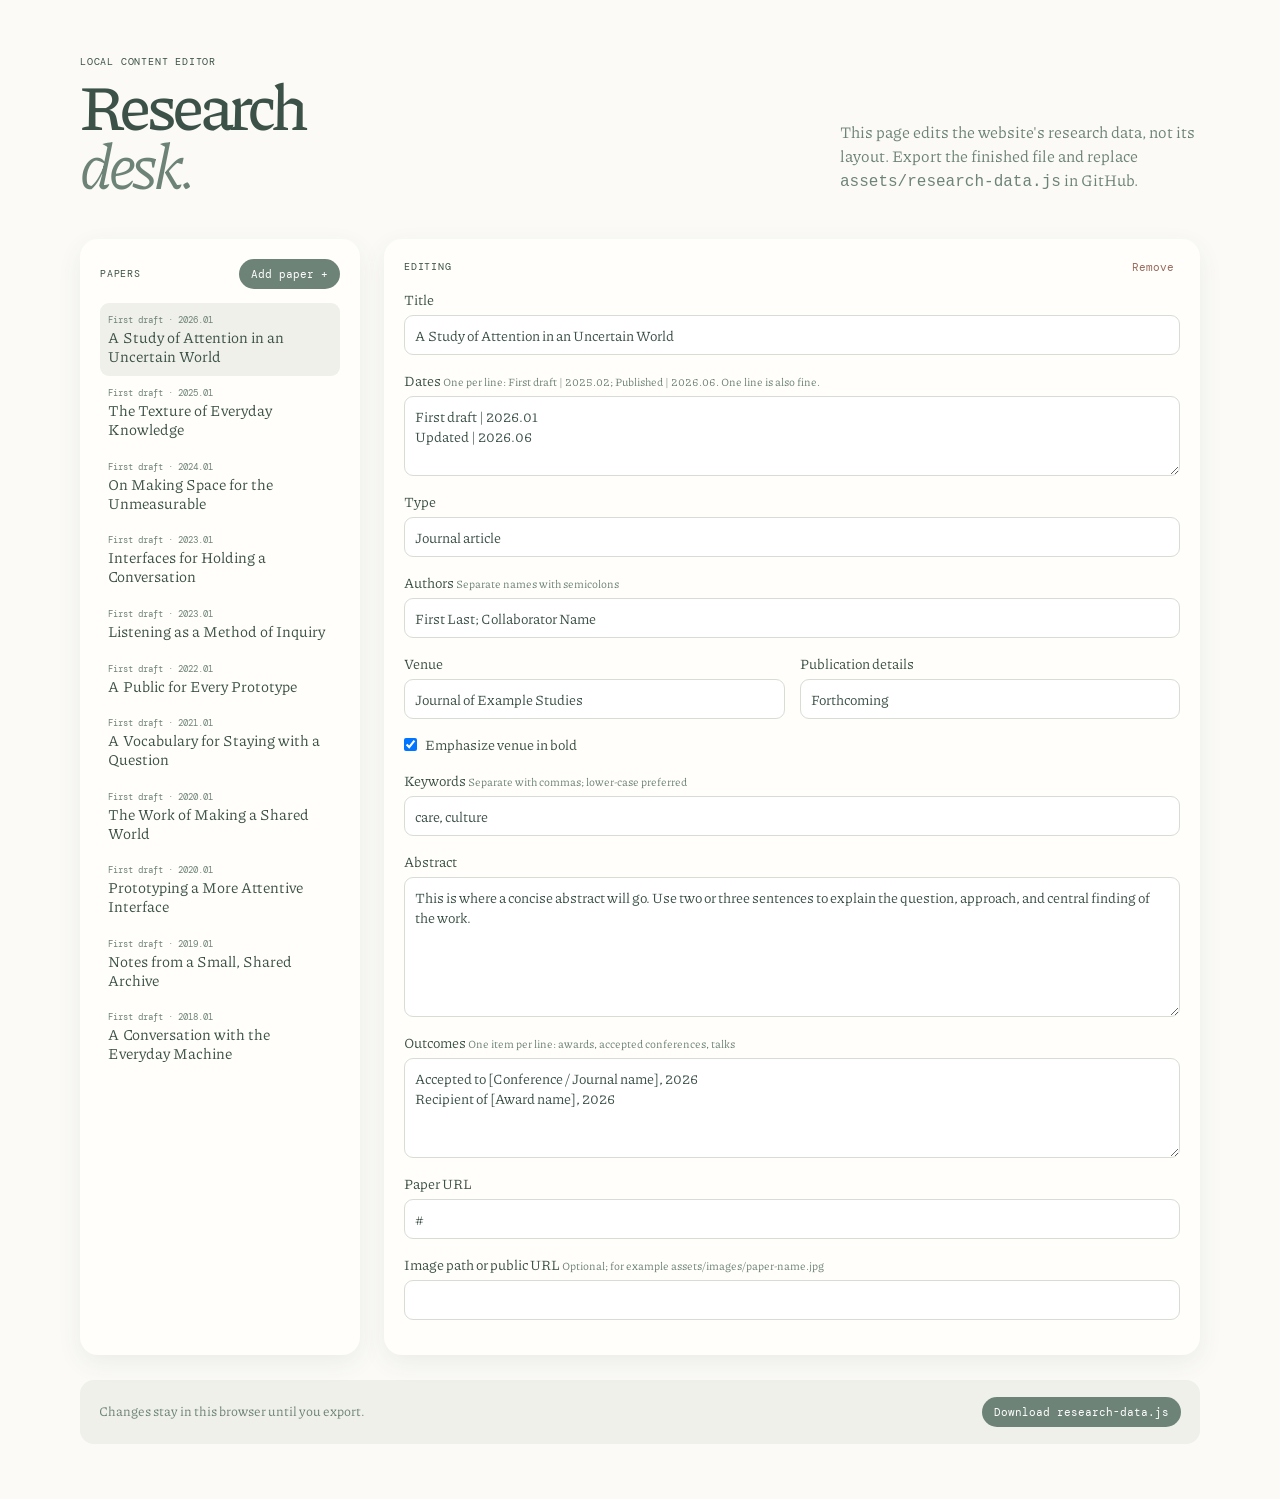
==== content-editor.html @ e3b63f93 "update to new version 0.1" ====
<!doctype html>
<html lang="en"><head><meta charset="UTF-8" /><meta name="viewport" content="width=device-width, initial-scale=1.0" /><title>Research Content Editor</title><link rel="preconnect" href="https://fonts.googleapis.com" /><link rel="preconnect" href="https://fonts.gstatic.com" crossorigin /><link href="https://fonts.googleapis.com/css2?family=DM+Mono:wght@400;500&family=Piazzolla:opsz,wght@8..30,400;8..30,500;8..30,600&display=swap" rel="stylesheet" /><link rel="stylesheet" href="assets/editor.css" /></head>
<body><main class="editor-shell"><header><div><p class="kicker">Local content editor</p><h1>Research<br /><em>desk.</em></h1></div><p>This page edits the website's research data, not its layout. Export the finished file and replace <code>assets/research-data.js</code> in GitHub.</p></header><section class="editor-grid"><aside><div class="aside-head"><p class="kicker">Papers</p><button type="button" data-add>Add paper +</button></div><div data-paper-nav></div></aside><form data-form><div class="form-head"><p class="kicker">Editing</p><button type="button" class="remove" data-remove>Remove</button></div><label>Title<input name="title" required /></label><label>Dates <small>One per line: First draft | 2025.02; Published | 2026.06. One line is also fine.</small><textarea name="dates" rows="3"></textarea></label><label>Type<input name="type" placeholder="Working paper" /></label><label>Authors <small>Separate names with semicolons</small><input name="authors" /></label><div class="two"><label>Venue<input name="venue" /></label><label>Publication details<input name="publication" /></label></div><label style="display:flex;align-items:center;gap:8px"><input name="venueBold" type="checkbox" style="width:auto;margin:0" /> <span>Emphasize venue in bold</span></label><label>Keywords <small>Separate with commas; lower-case preferred</small><input name="tags" /></label><label>Abstract<textarea name="abstract" rows="6"></textarea></label><label>Outcomes <small>One item per line: awards, accepted conferences, talks</small><textarea name="outcomes" rows="4"></textarea></label><label>Paper URL<input name="paperUrl" placeholder="https://..." /></label><label>Image path or public URL <small>Optional; for example assets/images/paper-name.jpg</small><input name="media" /></label></form></section><footer><p data-save-state>Changes stay in this browser until you export.</p><button type="button" data-download>Download research-data.js</button></footer></main><script src="assets/research-data.js"></script><script src="assets/content-editor.js"></script></body></html>
---- assets/editor.css ----
:root{--ink:#3c5147;--paper:#fbfaf7;--green:#6e8378;--soft:#eef0e9;--line:#d7ddd4}*{box-sizing:border-box}body{margin:0;background:var(--paper);color:var(--ink);font:16px/1.5 "Piazzolla",Georgia,serif}.editor-shell{width:min(1120px,calc(100% - 56px));margin:auto;padding:55px 0}header{display:grid;grid-template-columns:1fr 360px;gap:60px;align-items:end;margin-bottom:45px}header h1{margin:8px 0 0;font-size:64px;font-weight:500;line-height:.92;letter-spacing:-.06em}header h1 em{color:var(--green);font-weight:400}header>p{margin:0;color:var(--green)}.kicker{margin:0;font:10px "DM Mono",monospace;letter-spacing:.08em;text-transform:uppercase}.editor-grid{display:grid;grid-template-columns:280px minmax(0,1fr);gap:24px}.editor-grid aside,.editor-grid form{padding:20px;border-radius:18px;background:#fffefb;box-shadow:0 8px 24px rgba(54,74,64,.08)}.aside-head,.form-head{display:flex;justify-content:space-between;align-items:center;margin-bottom:14px}.aside-head button,footer button{border:0;border-radius:999px;background:var(--green);color:white;padding:8px 12px;font:11px "DM Mono",monospace;cursor:pointer}.paper-nav{display:block;width:100%;padding:11px 8px;border:0;border-radius:9px;background:transparent;color:var(--ink);text-align:left;font:15px/1.25 "Piazzolla",Georgia,serif;cursor:pointer}.paper-nav span{display:block;margin-bottom:2px;color:var(--green);font:9px "DM Mono",monospace}.paper-nav.is-active{background:var(--soft)}.remove{border:0;background:none;color:#986a5c;font:11px "DM Mono",monospace;cursor:pointer}label{display:block;margin:0 0 15px;font-size:14px}label small{color:var(--green);font-size:11px}input,textarea{display:block;width:100%;margin-top:5px;padding:9px 10px;border:1px solid var(--line);border-radius:9px;background:#fff;color:var(--ink);font:14px "Piazzolla",Georgia,serif}textarea{resize:vertical}.two{display:grid;grid-template-columns:1fr 1fr;gap:15px}footer{display:flex;justify-content:space-between;align-items:center;margin-top:25px;padding:17px 19px;border-radius:14px;background:var(--soft)}footer p{margin:0;color:var(--green);font-size:13px}@media(max-width:750px){.editor-shell{width:calc(100% - 32px);padding:30px 0}header,.editor-grid{grid-template-columns:1fr;gap:22px}header h1{font-size:48px}.two{grid-template-columns:1fr}footer{display:block}footer button{margin-top:12px}}
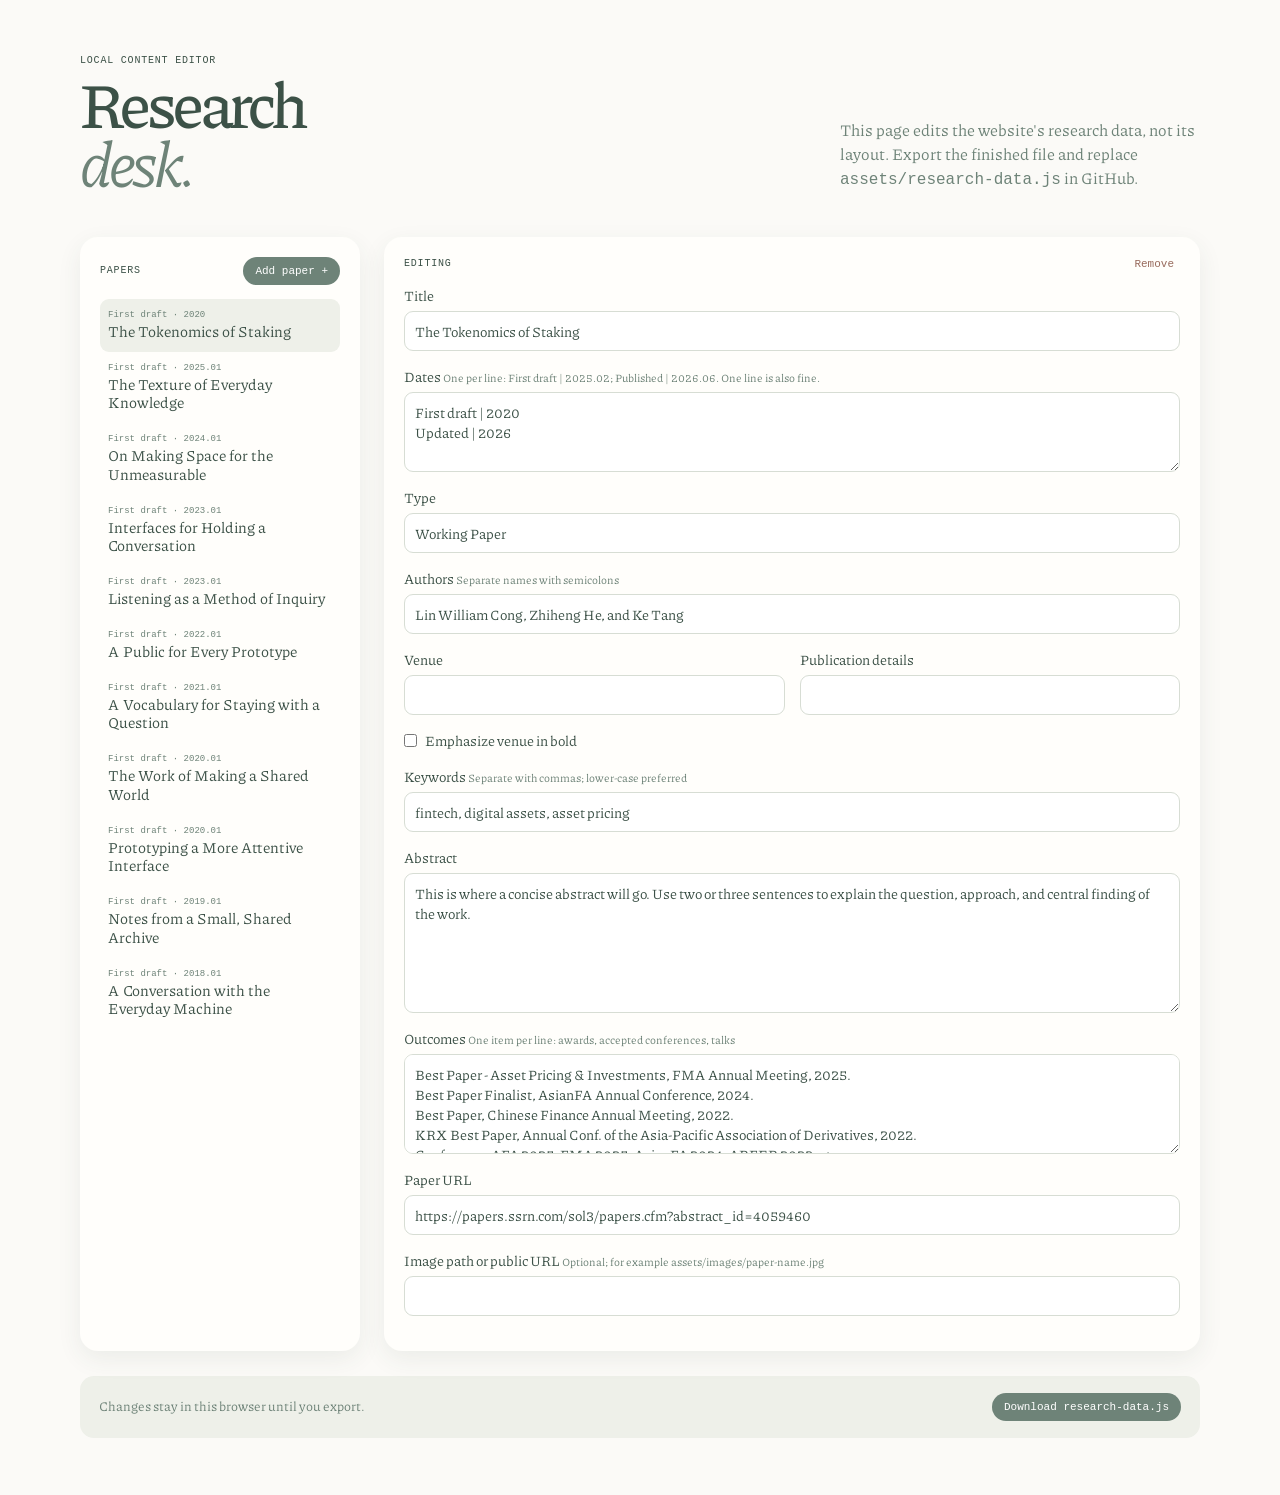
==== commit 4a63009a: "update font" ====
--- a/content-editor.html
+++ b/content-editor.html
@@ -1,3 +1,3 @@
 <!doctype html>
-<html lang="en"><head><meta charset="UTF-8" /><meta name="viewport" content="width=device-width, initial-scale=1.0" /><title>Research Content Editor</title><link rel="preconnect" href="https://fonts.googleapis.com" /><link rel="preconnect" href="https://fonts.gstatic.com" crossorigin /><link href="https://fonts.googleapis.com/css2?family=DM+Mono:wght@400;500&family=Piazzolla:opsz,wght@8..30,400;8..30,500;8..30,600&display=swap" rel="stylesheet" /><link rel="stylesheet" href="assets/editor.css" /></head>
+<html lang="en"><head><meta charset="UTF-8" /><meta name="viewport" content="width=device-width, initial-scale=1.0" /><title>Research Content Editor</title><link rel="preconnect" href="https://fonts.googleapis.com" /><link rel="preconnect" href="https://fonts.gstatic.com" crossorigin /><link href="https://fonts.googleapis.com/css2?family=Piazzolla:opsz,wght@8..30,400..700&display=swap" rel="stylesheet" /><link rel="stylesheet" href="assets/editor.css" /></head>
 <body><main class="editor-shell"><header><div><p class="kicker">Local content editor</p><h1>Research<br /><em>desk.</em></h1></div><p>This page edits the website's research data, not its layout. Export the finished file and replace <code>assets/research-data.js</code> in GitHub.</p></header><section class="editor-grid"><aside><div class="aside-head"><p class="kicker">Papers</p><button type="button" data-add>Add paper +</button></div><div data-paper-nav></div></aside><form data-form><div class="form-head"><p class="kicker">Editing</p><button type="button" class="remove" data-remove>Remove</button></div><label>Title<input name="title" required /></label><label>Dates <small>One per line: First draft | 2025.02; Published | 2026.06. One line is also fine.</small><textarea name="dates" rows="3"></textarea></label><label>Type<input name="type" placeholder="Working paper" /></label><label>Authors <small>Separate names with semicolons</small><input name="authors" /></label><div class="two"><label>Venue<input name="venue" /></label><label>Publication details<input name="publication" /></label></div><label style="display:flex;align-items:center;gap:8px"><input name="venueBold" type="checkbox" style="width:auto;margin:0" /> <span>Emphasize venue in bold</span></label><label>Keywords <small>Separate with commas; lower-case preferred</small><input name="tags" /></label><label>Abstract<textarea name="abstract" rows="6"></textarea></label><label>Outcomes <small>One item per line: awards, accepted conferences, talks</small><textarea name="outcomes" rows="4"></textarea></label><label>Paper URL<input name="paperUrl" placeholder="https://..." /></label><label>Image path or public URL <small>Optional; for example assets/images/paper-name.jpg</small><input name="media" /></label></form></section><footer><p data-save-state>Changes stay in this browser until you export.</p><button type="button" data-download>Download research-data.js</button></footer></main><script src="assets/research-data.js"></script><script src="assets/content-editor.js"></script></body></html>
